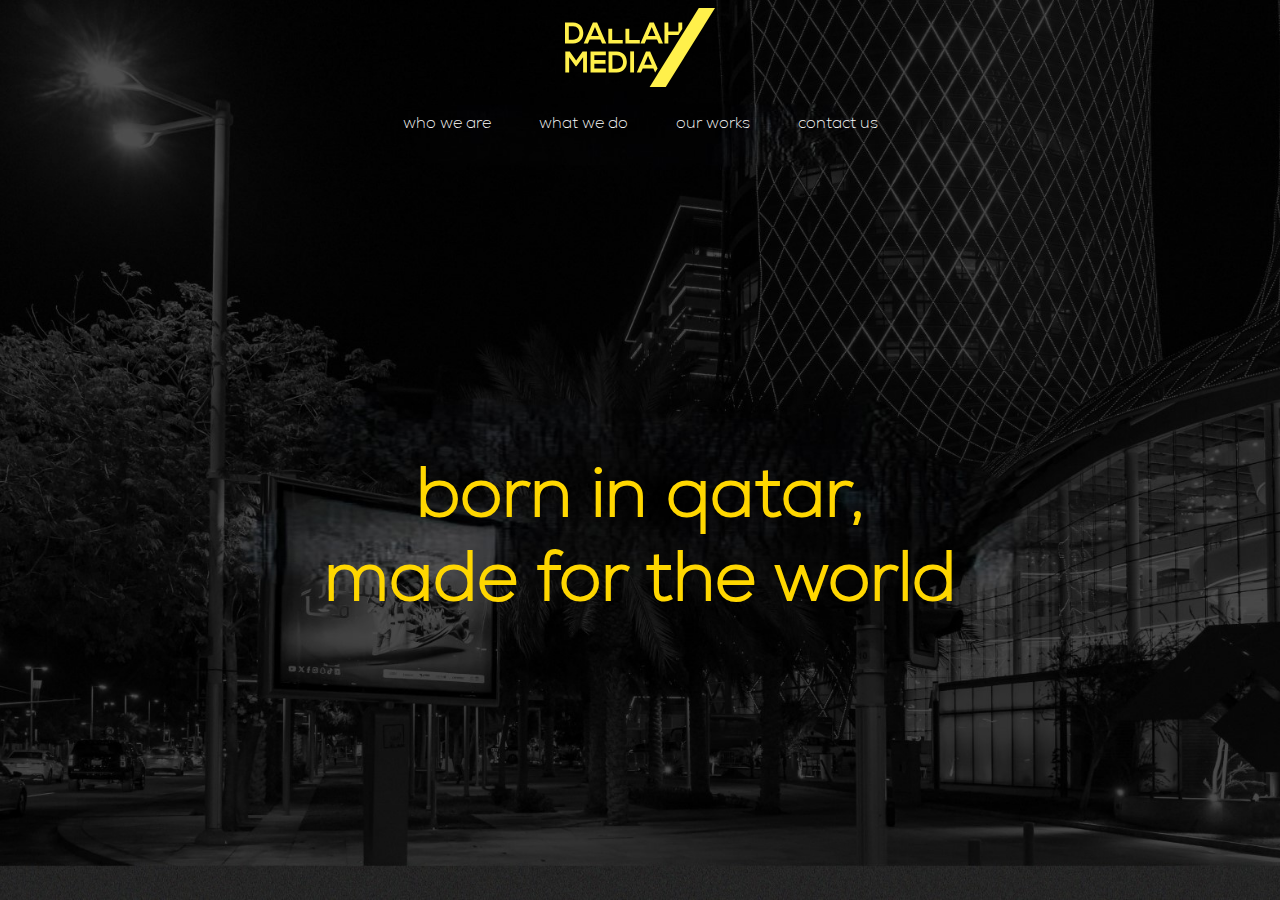
==== index.html @ ab1c0be3 "change the entire design" ====
<!DOCTYPE html>
<html lang="en">
  <head>
    <meta charset="UTF-8" />
    <meta name="viewport" content="width=device-width, initial-scale=1.0" />
    <title>DALLAH MEDIA</title>
    <link
      href="https://cdn.jsdelivr.net/npm/bootstrap@5.3.3/dist/css/bootstrap.min.css"
      rel="stylesheet"
      integrity="sha384-QWTKZyjpPEjISv5WaRU9OFeRpok6YctnYmDr5pNlyT2bRjXh0JMhjY6hW+ALEwIH"
      crossorigin="anonymous"
    />
    <link rel="stylesheet" href="./styles/main.css" />
    <style>
      h1 {
        font-size: 70px;
        color: gold;
        font-weight: bold;
      }

      .asd {
        position: absolute;
        width: 100%;
        inset: 50%;
        transform: translate(-50%, -50%);
      }

      @media screen and (max-width: 767px) {
        h1 {
          font-size: 50px;
        }
      }
    </style>
  </head>

  <body>
    <header>
      <nav>
        <div class="container">
          <div class="row text-center">
            <div class="col mt-2">
              <a href="./index.html"
                ><img src="./images/logo.svg" class="img-fluid" alt="Logo"
              /></a>
            </div>
          </div>
        </div>
        <div>
          <ul
            class="list-unstyled d-flex gap-4 gap-md-5 justify-content-center mt-4"
          >
            <li><a href="./who-we-are.html">who we are</a></li>
            <li><a href="./what-we-do.html">what we do</a></li>
            <li><a href="./our-works.html">our works</a></li>
            <li><a href="./contact-us.html">contact us</a></li>
          </ul>
        </div>
      </nav>
    </header>

    <main>
      <div class="asd">
        <h1 class="text-center">born in qatar,<br />made for the world</h1>
      </div>
    </main>
  </body>
</html>
---- styles/main.css ----
@import url("https://fonts.googleapis.com/css2?family=Anek+Devanagari&display=swap");
@font-face {
  font-family: "nexa light";
  src: url(../fonts/Nexa-ExtraLight.ttf);
}
@font-face {
  font-family: "nexa bold";
  src: url(../fonts/Nexa-Heavy.ttf);
}
body {
  background: black url("../images/bg.jpg") center no-repeat;
  background-size: cover;
  min-height: 100vh;
  font-family: "nexa light";
}

header {
  background: transparent;
}
header a {
  color: white;
  text-decoration: none;
  outline: 0;
  -webkit-text-decoration: underline transparent;
          text-decoration: underline transparent;
  text-underline-offset: 6px;
  transition: color 0.3s;
  font-size: 13px;
}
header a:hover {
  color: #FFF04B;
}
header img {
  width: 150px;
}
header ul {
  -moz-column-gap: 4rem;
       column-gap: 4rem;
  row-gap: 1rem;
}
header .active {
  color: #FFF04B;
  text-decoration: underline;
  font-weight: bold;
}

#box {
  width: 100%;
  height: 30vw;
  margin-top: 5vw;
  color: #AAAAAA;
  background: rgb(40, 40, 40);
  border-radius: 1.5rem 1.5rem 0 0;
  padding: 3vw 1vw;
  overflow-y: scroll;
}
#box::-webkit-scrollbar {
  display: none;
}

#bottom-bar {
  background: rgb(40, 40, 40);
  border-radius: 0 0 1.5rem 1.5rem;
}
#bottom-bar ul {
  display: flex;
  align-items: center;
  padding: 0.5vw 1.5rem;
}
#bottom-bar a {
  color: white;
  text-decoration: none;
  transition: color 0.2s;
  font-size: 1vw;
  font-weight: bold;
}
#bottom-bar a:hover {
  color: #FFF04B;
}

@media screen and (max-width: 480px) {
  #bottom-bar ul {
    padding: 1rem 2rem;
  }
  #bottom-bar a {
    font-size: 14px;
  }
}
@media screen and (min-width: 400px) {
  header a {
    font-size: 16px;
  }
}
@media screen and (max-width: 374px) {
  header .active {
    font-weight: normal;
  }
}/*# sourceMappingURL=main.css.map */
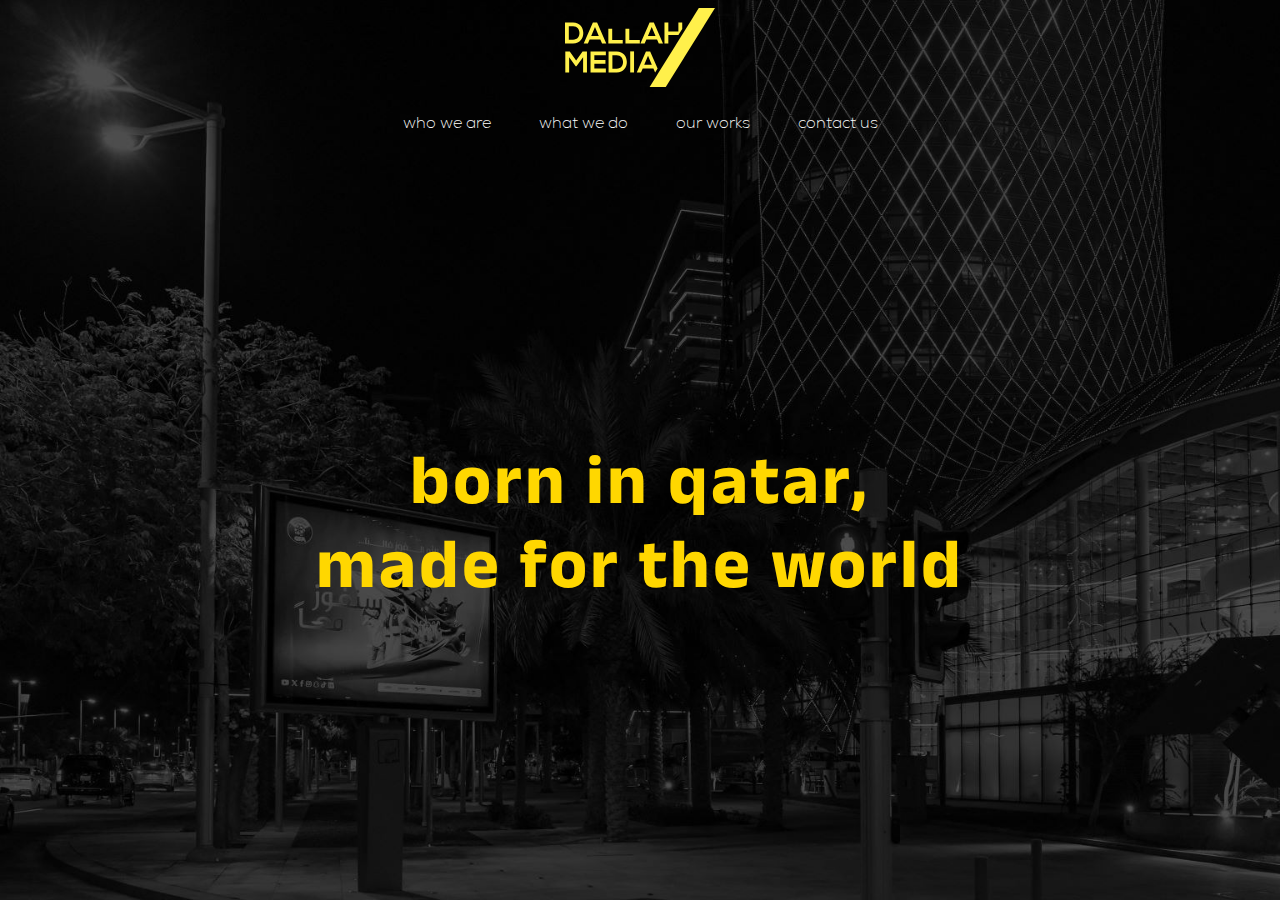
==== commit 6d4f9b65: "insert content" ====
--- a/index.html
+++ b/index.html
@@ -16,9 +16,11 @@
         font-size: 70px;
         color: gold;
         font-weight: bold;
+        font-family: "Anek Devanagari", sans-serif;
+        letter-spacing: 3px;
       }
 
-      .asd {
+      .center-div {
         position: absolute;
         width: 100%;
         inset: 50%;
@@ -47,7 +49,7 @@
         </div>
         <div>
           <ul
-            class="list-unstyled d-flex gap-4 gap-md-5 justify-content-center mt-4"
+            class="list-unstyled d-flex flex-wrap gap-4 gap-md-5 justify-content-center mt-4"
           >
             <li><a href="./who-we-are.html">who we are</a></li>
             <li><a href="./what-we-do.html">what we do</a></li>
@@ -59,7 +61,7 @@
     </header>
 
     <main>
-      <div class="asd">
+      <div class="center-div">
         <h1 class="text-center">born in qatar,<br />made for the world</h1>
       </div>
     </main>
--- a/styles/main.css
+++ b/styles/main.css
@@ -7,6 +7,13 @@
   font-family: "nexa bold";
   src: url(../fonts/Nexa-Heavy.ttf);
 }
+#bottom-bar, #box {
+  background: url(../images/bg-content-noise.jpg);
+  background-repeat: no-repeat;
+  background-size: cover;
+  background-position: center;
+}
+
 body {
   background: black url("../images/bg.jpg") center no-repeat;
   background-size: cover;
@@ -49,7 +56,6 @@
   height: 30vw;
   margin-top: 5vw;
   color: #AAAAAA;
-  background: rgb(40, 40, 40);
   border-radius: 1.5rem 1.5rem 0 0;
   padding: 3vw 1vw;
   overflow-y: scroll;
@@ -59,13 +65,13 @@
 }
 
 #bottom-bar {
-  background: rgb(40, 40, 40);
   border-radius: 0 0 1.5rem 1.5rem;
 }
 #bottom-bar ul {
   display: flex;
   align-items: center;
   padding: 0.5vw 1.5rem;
+  flex-wrap: wrap;
 }
 #bottom-bar a {
   color: white;
@@ -92,7 +98,7 @@
   }
 }
 @media screen and (max-width: 374px) {
-  header .active {
-    font-weight: normal;
+  header {
+    flex-wrap: wrap;
   }
 }/*# sourceMappingURL=main.css.map */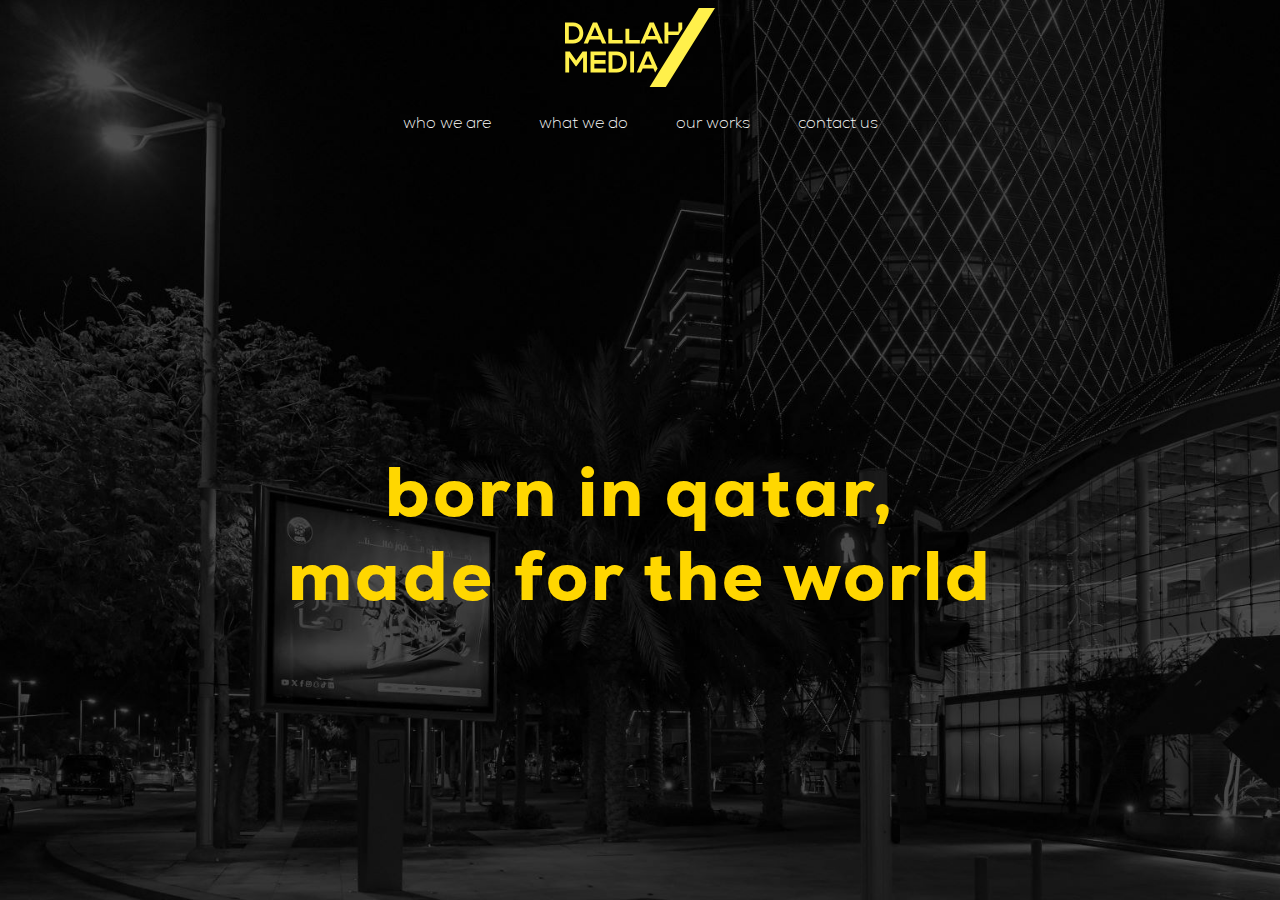
==== commit 20f8c5e2: "add meta tag and change some transition" ====
--- a/index.html
+++ b/index.html
@@ -1,9 +1,27 @@
 <!DOCTYPE html>
 <html lang="en">
   <head>
-    <meta charset="UTF-8" />
-    <meta name="viewport" content="width=device-width, initial-scale=1.0" />
-    <title>DALLAH MEDIA</title>
+    <meta charset="utf-8" />
+    <meta name="viewport" content="width=device-width, initial-scale=1" />
+    <meta
+      name="description"
+      content="1988 was a good year for advertising: Dallah Media opened its doors as Qatar's first outdoor advertising media company. To this day, we're all about getting your brand the attention it deserves. At every customer touchpoint along the way."
+    />
+    <meta
+      name="copyright"
+      content="Dallah Media © 2024. All rights reserved."
+    />
+    <meta name="robots" content="index, follow" />
+    <meta property="og:type" content="website" />
+    <meta property="og:title" content="Dallah Media" />
+    <meta property="og:url" content="" />
+    <meta property="og:image" content="" />
+    <meta
+      property="og:description"
+      content="1988 was a good year for advertising: Dallah Media opened its doors as Qatar's first outdoor advertising media company. To this day, we're all about getting your brand the attention it deserves. At every customer touchpoint along the way."
+    />
+    <title>Dallah Media</title>
+    <link rel="icon" href="./images/logo.svg" />
     <link
       href="https://cdn.jsdelivr.net/npm/bootstrap@5.3.3/dist/css/bootstrap.min.css"
       rel="stylesheet"
@@ -16,7 +34,7 @@
         font-size: 70px;
         color: gold;
         font-weight: bold;
-        font-family: "Anek Devanagari", sans-serif;
+        font-family: "nexa bold";
         letter-spacing: 3px;
       }
 
--- a/styles/main.css
+++ b/styles/main.css
@@ -84,9 +84,17 @@
   color: #FFF04B;
 }
 
+@media screen and (min-width: 480px) and (max-width: 1023px) {
+  #box {
+    height: 40vw;
+  }
+}
 @media screen and (max-width: 480px) {
+  #box {
+    height: 400px;
+  }
   #bottom-bar ul {
-    padding: 1rem 2rem;
+    padding: 1rem 1rem;
   }
   #bottom-bar a {
     font-size: 14px;
